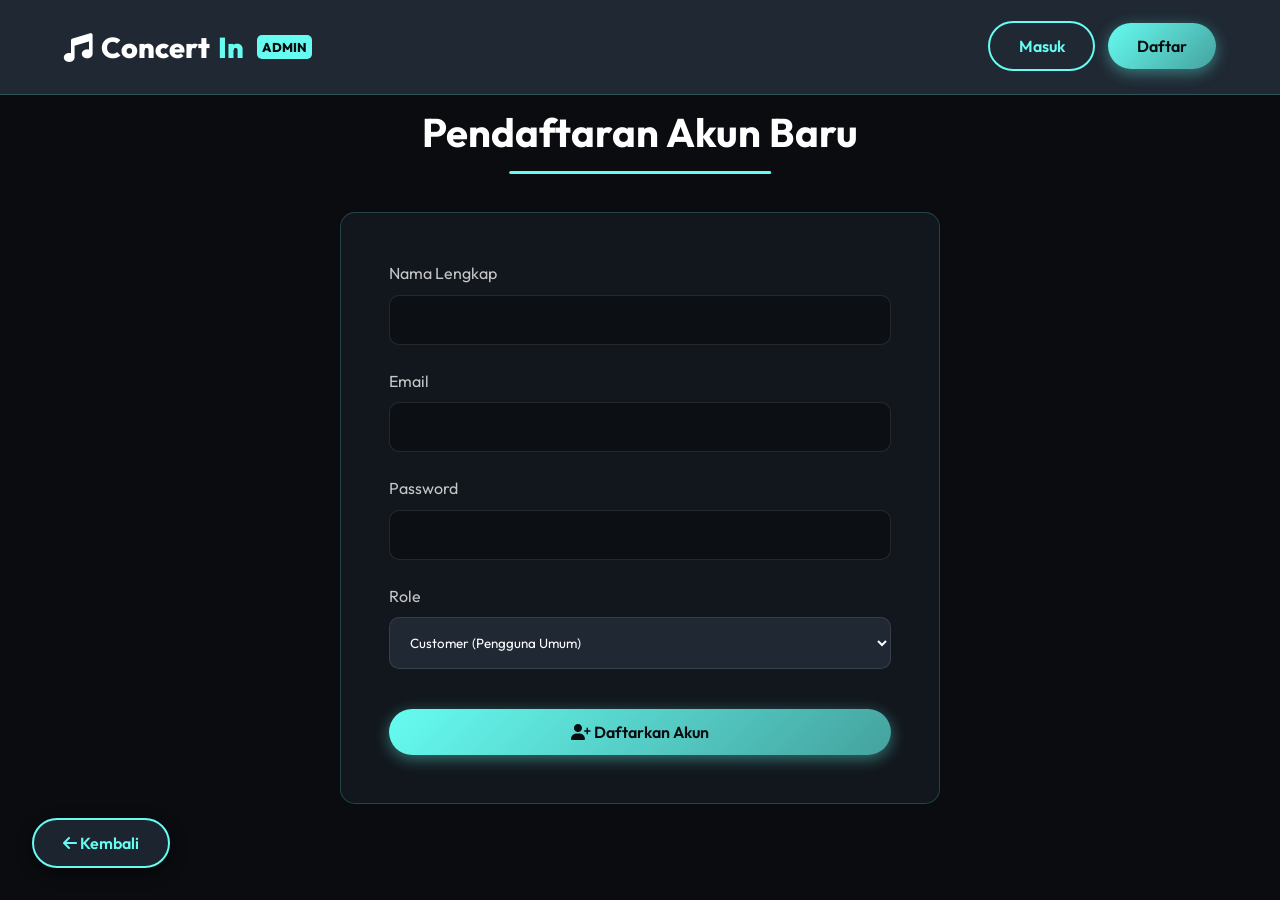
==== frontend/admin.html @ efd1dac3 "Initial commit" ====
<!DOCTYPE html>
<html lang="id">
<head>
    <meta charset="UTF-8">
    <title>Panel Admin | ConcertIn</title>
    <link rel="stylesheet" href="styles.css">
    <link rel="stylesheet" href="https://cdnjs.cloudflare.com/ajax/libs/font-awesome/6.4.0/css/all.min.css">
</head>
<body>
    <nav id="navbar" style="background: var(--bg-secondary);">
        <a href="index.html" class="logo"><i class="fas fa-music"></i> Concert<span>In</span> <span style="font-size: 0.8rem; background: var(--accent); color: var(--bg-main); padding: 2px 5px; border-radius: 5px; margin-left: 5px;">ADMIN</span></a>
        <div class="nav-actions" id="navActions"></div>
    </nav>
    <main style="margin-top: 100px; padding: 0 5%;">
        <h2 class="section-title">Pendaftaran Akun Baru</h2>
        <div style="max-width: 600px; margin: 0 auto; background: var(--glass-bg); padding: 3rem; border-radius: 15px; border: 1px solid var(--glass-border);">
            <form id="adminRegisterForm">
                <div class="form-group">
                    <label>Nama Lengkap</label>
                    <input type="text" id="adminRegName" class="form-control" required>
                </div>
                <div class="form-group">
                    <label>Email</label>
                    <input type="email" id="adminRegEmail" class="form-control" required>
                </div>
                <div class="form-group">
                    <label>Password</label>
                    <input type="password" id="adminRegPassword" class="form-control" required minlength="8">
                </div>
                <div class="form-group">
                    <label>Role</label>
                    <select id="adminRegRole" class="form-control" style="background-color: var(--bg-secondary); cursor: pointer; color: white;" required>
                        <option value="cust">Customer (Pengguna Umum)</option>
                        <option value="admin">Administrator (Panel Akses)</option>
                    </select>
                </div>
                <button type="submit" class="btn btn-primary" style="width: 100%; margin-top: 1rem;"><i class="fas fa-user-plus"></i> Daftarkan Akun</button>
            </form>
        </div>
    </main>
    <script src="script.js"></script>
</body>
</html>
---- frontend/styles.css ----
@import url('https://fonts.googleapis.com/css2?family=Outfit:wght@300;400;600;700;800&display=swap');

:root {
    --bg-main: #0b0c10;
    --bg-secondary: #1f2833;
    --accent: #66fcf1;
    --accent-dark: #45a29e;
    --text-primary: #ffffff;
    --text-secondary: #c5c6c7;
    --glass-bg: rgba(31, 40, 51, 0.4);
    --glass-border: rgba(102, 252, 241, 0.2);
}

* {
    margin: 0;
    padding: 0;
    box-sizing: border-box;
}

body {
    font-family: 'Outfit', sans-serif;
    background-color: var(--bg-main);
    color: var(--text-primary);
    line-height: 1.6;
    overflow-x: hidden;
}

/* Glassmorphism Navbar */
nav {
    position: fixed;
    width: 100%;
    top: 0;
    z-index: 1000;
    padding: 1.5rem 5%;
    display: flex;
    justify-content: space-between;
    align-items: center;
    background: var(--glass-bg);
    backdrop-filter: blur(12px);
    -webkit-backdrop-filter: blur(12px);
    border-bottom: 1px solid var(--glass-border);
    transition: all 0.3s ease;
}

.logo {
    font-size: 1.8rem;
    font-weight: 800;
    color: var(--text-primary);
    text-decoration: none;
    display: flex;
    align-items: center;
    gap: 0.5rem;
}

.logo span {
    color: var(--accent);
}

.nav-links {
    display: flex;
    gap: 2rem;
    list-style: none;
}

.nav-links a {
    color: var(--text-primary);
    text-decoration: none;
    font-weight: 600;
    transition: color 0.3s ease;
    position: relative;
}

.nav-links a::after {
    content: '';
    position: absolute;
    bottom: -5px;
    left: 0;
    width: 0;
    height: 2px;
    background: var(--accent);
    transition: width 0.3s ease;
}

.nav-links a:hover::after, .nav-links a.active::after {
    width: 100%;
}

.nav-links a:hover {
    color: var(--accent);
}

.btn {
    padding: 0.8rem 1.8rem;
    border-radius: 30px;
    border: none;
    font-weight: 600;
    font-size: 1rem;
    cursor: pointer;
    transition: all 0.3s ease;
    text-decoration: none;
    font-family: 'Outfit', sans-serif;
}

.btn-primary {
    background: linear-gradient(135deg, var(--accent), var(--accent-dark));
    color: var(--bg-main);
    box-shadow: 0 4px 15px rgba(102, 252, 241, 0.4);
}

.btn-primary:hover {
    transform: translateY(-3px);
    box-shadow: 0 6px 20px rgba(102, 252, 241, 0.6);
}

.btn-outline {
    background: transparent;
    color: var(--accent);
    border: 2px solid var(--accent);
}

.btn-outline:hover {
    background: rgba(102, 252, 241, 0.1);
    transform: translateY(-3px);
}

/* Hero Section */
.hero {
    height: 100vh;
    display: flex;
    align-items: center;
    justify-content: center;
    position: relative;
    padding: 0 5%;
    overflow: hidden;
}

.hero-bg {
    position: absolute;
    top: 0;
    left: 0;
    width: 100%;
    height: 100%;
    object-fit: cover;
    z-index: -2;
    opacity: 0.7;
}

.hero-overlay {
    position: absolute;
    top: 0;
    left: 0;
    width: 100%;
    height: 100%;
    background: linear-gradient(to bottom, rgba(11, 12, 16, 0.3), var(--bg-main));
    z-index: -1;
}

.hero-content {
    max-width: 800px;
    text-align: center;
    z-index: 1;
    animation: fadeInUp 1s ease-out;
}

.hero h1 {
    font-size: 4.5rem;
    font-weight: 800;
    margin-bottom: 1rem;
    line-height: 1.1;
    background: linear-gradient(to right, #fff, var(--accent));
    -webkit-background-clip: text;
    -webkit-text-fill-color: transparent;
}

.hero p {
    font-size: 1.2rem;
    color: var(--text-secondary);
    margin-bottom: 2.5rem;
}

.hero-btns {
    display: flex;
    gap: 1rem;
    justify-content: center;
}

/* Upcoming Concerts Section */
.concerts {
    padding: 5rem 5%;
}

.section-title {
    font-size: 2.5rem;
    margin-bottom: 3rem;
    text-align: center;
    position: relative;
    display: inline-block;
    left: 50%;
    transform: translateX(-50%);
}

.section-title::after {
    content: '';
    position: absolute;
    bottom: -10px;
    left: 50%;
    transform: translateX(-50%);
    width: 60%;
    height: 3px;
    background: var(--accent);
    border-radius: 2px;
}

.concert-grid {
    display: grid;
    grid-template-columns: repeat(auto-fit, minmax(300px, 1fr));
    gap: 2rem;
}

/* Glassmorphism Card */
.concert-card {
    background: var(--glass-bg);
    border: 1px solid var(--glass-border);
    border-radius: 15px;
    padding: 2rem;
    backdrop-filter: blur(10px);
    transition: all 0.4s ease;
    position: relative;
    overflow: hidden;
    cursor: pointer;
}

.concert-card::before {
    content: '';
    position: absolute;
    top: 0;
    left: -100%;
    width: 100%;
    height: 100%;
    background: linear-gradient(90deg, transparent, rgba(255, 255, 255, 0.05), transparent);
    transition: left 0.5s ease;
}

.concert-card:hover {
    transform: translateY(-10px);
    box-shadow: 0 10px 30px rgba(0, 0, 0, 0.5);
    border-color: var(--accent);
}

.concert-card:hover::before {
    left: 100%;
}

.date-badge {
    position: absolute;
    top: 1.5rem;
    right: 1.5rem;
    background: rgba(102, 252, 241, 0.1);
    color: var(--accent);
    padding: 0.5rem 1rem;
    border-radius: 8px;
    font-weight: 700;
    font-size: 0.9rem;
    border: 1px solid var(--accent-dark);
}

.concert-genre {
    color: var(--accent-dark);
    font-size: 0.9rem;
    font-weight: 600;
    text-transform: uppercase;
    letter-spacing: 1px;
    margin-bottom: 0.5rem;
    display: block;
}

.concert-title {
    font-size: 1.8rem;
    margin-bottom: 1rem;
    color: var(--text-primary);
}

.concert-artists {
    color: var(--text-secondary);
    margin-bottom: 1.5rem;
    font-size: 1rem;
    display: flex;
    align-items: center;
    gap: 0.5rem;
}

.concert-venue {
    font-size: 0.9rem;
    color: #888;
    display: flex;
    align-items: center;
    gap: 0.5rem;
    margin-bottom: 2rem;
}

.card-footer {
    display: flex;
    justify-content: space-between;
    align-items: center;
    border-top: 1px solid rgba(255, 255, 255, 0.1);
    padding-top: 1.5rem;
}

.status {
    display: inline-block;
    padding: 0.3rem 0.8rem;
    border-radius: 20px;
    font-size: 0.8rem;
    font-weight: 600;
}

.status.upcoming {
    background: rgba(102, 252, 241, 0.1);
    color: var(--accent);
}

/* Animations */
@keyframes fadeInUp {
    from {
        opacity: 0;
        transform: translateY(30px);
    }
    to {
        opacity: 1;
        transform: translateY(0);
    }
}

/* Responsive */
@media (max-width: 768px) {
    .hero h1 {
        font-size: 3rem;
    }
    .nav-links {
        display: none; /* In a real app, add a hamburger menu */
    }
    .hero-btns {
        flex-direction: column;
    }
}

/* Auth Pages */
.auth-container {
    min-height: 100vh;
    display: flex;
    align-items: center;
    justify-content: center;
    padding: 2rem;
    position: relative;
    z-index: 1;
}
.auth-card {
    background: var(--glass-bg);
    border: 1px solid var(--glass-border);
    border-radius: 20px;
    padding: 3rem;
    width: 100%;
    max-width: 450px;
    backdrop-filter: blur(15px);
    box-shadow: 0 15px 35px rgba(0,0,0,0.5);
}
.auth-card h2 {
    font-size: 2rem;
    margin-bottom: 2rem;
    text-align: center;
    color: var(--accent);
}
.form-group {
    margin-bottom: 1.5rem;
}
.form-group label {
    display: block;
    margin-bottom: 0.5rem;
    color: var(--text-secondary);
}
.form-control {
    width: 100%;
    padding: 1rem;
    background: rgba(0,0,0,0.3);
    border: 1px solid rgba(255,255,255,0.1);
    border-radius: 10px;
    color: white;
    font-family: inherit;
    transition: all 0.3s;
}
.form-control:focus {
    outline: none;
    border-color: var(--accent);
    box-shadow: 0 0 10px rgba(102,252,241,0.2);
}

/* Detail Page */
.detail-hero {
    margin-top: 80px;
    padding: 4rem 5%;
    display: flex;
    gap: 3rem;
    background: linear-gradient(to bottom, var(--bg-secondary), var(--bg-main));
    border-bottom: 1px solid var(--glass-border);
}
.detail-info {
    flex: 1;
}
.detail-info h1 {
    font-size: 3.5rem;
    color: var(--text-primary);
    margin-bottom: 1rem;
    text-shadow: 0 2px 10px rgba(0,0,0,0.5);
}

/* Tickets / Checkout */
.checkout-grid {
    display: grid;
    grid-template-columns: 2fr 1fr;
    gap: 2rem;
    padding: 2rem 5%;
}
.summary-card, .payment-card {
    background: var(--glass-bg);
    border: 1px solid var(--glass-border);
    border-radius: 15px;
    padding: 2rem;
}

@media (max-width: 768px) {
    .checkout-grid {
        grid-template-columns: 1fr;
    }
    .detail-hero {
        flex-direction: column;
    }
}
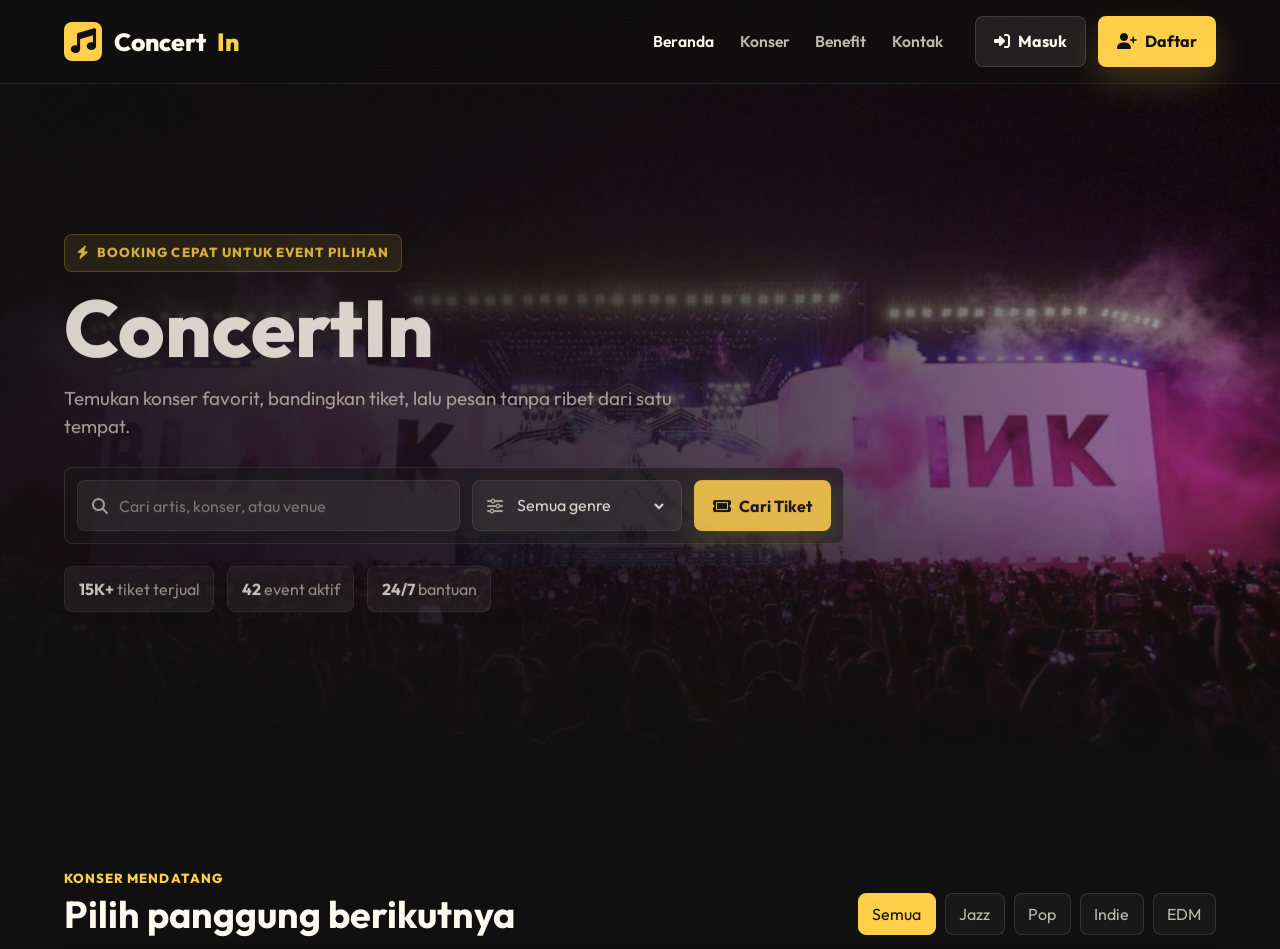
==== commit 3c9abf10: "update davina lagi" ====
--- a/frontend/admin.html
+++ b/frontend/admin.html
@@ -1,43 +1,286 @@
 <!DOCTYPE html>
 <html lang="id">
+
 <head>
     <meta charset="UTF-8">
-    <title>Panel Admin | ConcertIn</title>
+    <meta name="viewport" content="width=device-width, initial-scale=1.0">
+    <meta name="description" content="Admin Dashboard ConcertIn — Kelola konser, tiket, dan data sistem.">
+    <title>ConcertIn | Admin Dashboard</title>
     <link rel="stylesheet" href="styles.css">
+    <link rel="stylesheet" href="admin.css">
     <link rel="stylesheet" href="https://cdnjs.cloudflare.com/ajax/libs/font-awesome/6.4.0/css/all.min.css">
 </head>
-<body>
-    <nav id="navbar" style="background: var(--bg-secondary);">
-        <a href="index.html" class="logo"><i class="fas fa-music"></i> Concert<span>In</span> <span style="font-size: 0.8rem; background: var(--accent); color: var(--bg-main); padding: 2px 5px; border-radius: 5px; margin-left: 5px;">ADMIN</span></a>
-        <div class="nav-actions" id="navActions"></div>
-    </nav>
-    <main style="margin-top: 100px; padding: 0 5%;">
-        <h2 class="section-title">Pendaftaran Akun Baru</h2>
-        <div style="max-width: 600px; margin: 0 auto; background: var(--glass-bg); padding: 3rem; border-radius: 15px; border: 1px solid var(--glass-border);">
-            <form id="adminRegisterForm">
-                <div class="form-group">
-                    <label>Nama Lengkap</label>
-                    <input type="text" id="adminRegName" class="form-control" required>
-                </div>
-                <div class="form-group">
-                    <label>Email</label>
-                    <input type="email" id="adminRegEmail" class="form-control" required>
-                </div>
-                <div class="form-group">
-                    <label>Password</label>
-                    <input type="password" id="adminRegPassword" class="form-control" required minlength="8">
-                </div>
-                <div class="form-group">
-                    <label>Role</label>
-                    <select id="adminRegRole" class="form-control" style="background-color: var(--bg-secondary); cursor: pointer; color: white;" required>
-                        <option value="cust">Customer (Pengguna Umum)</option>
-                        <option value="admin">Administrator (Panel Akses)</option>
-                    </select>
-                </div>
-                <button type="submit" class="btn btn-primary" style="width: 100%; margin-top: 1rem;"><i class="fas fa-user-plus"></i> Daftarkan Akun</button>
+
+<body data-page="admin">
+
+    <!-- ── SIDEBAR ──────────────────────────────────────── -->
+    <aside class="sidebar" id="sidebar">
+        <div class="sidebar-brand">
+            <span class="logo-mark"><i class="fas fa-music"></i></span>
+            <span class="brand-text">Concert<span class="accent">In</span></span>
+        </div>
+
+        <nav class="sidebar-nav">
+            <span class="sidebar-section-label">Menu</span>
+            <button class="sidebar-link active" data-panel="overview" id="navOverview">
+                <i class="fas fa-chart-pie"></i> Ringkasan
+            </button>
+            <button class="sidebar-link" data-panel="add-concert" id="navAddConcert">
+                <i class="fas fa-plus-circle"></i> Tambah Konser
+            </button>
+            <button class="sidebar-link" data-panel="add-ticket" id="navAddTicket">
+                <i class="fas fa-ticket"></i> Tambah Tiket
+            </button>
+            <button class="sidebar-link" data-panel="delete-concert" id="navDeleteConcert">
+                <i class="fas fa-trash-can"></i> Hapus Konser
+            </button>
+        </nav>
+
+        <div class="sidebar-footer">
+            <a href="index.html" class="sidebar-link">
+                <i class="fas fa-arrow-left"></i> Kembali ke Beranda
+            </a>
+            <button class="sidebar-link" id="adminLogoutBtn">
+                <i class="fas fa-right-from-bracket"></i> Keluar
+            </button>
+        </div>
+    </aside>
+
+    <!-- ── MAIN CONTENT ────────────────────────────────── -->
+    <main class="admin-main" id="adminMain">
+
+        <!-- Mobile top bar -->
+        <div class="admin-topbar">
+            <button class="sidebar-toggle" id="sidebarToggle" aria-label="Toggle sidebar">
+                <i class="fas fa-bars"></i>
+            </button>
+            <span class="topbar-title">Admin Dashboard</span>
+            <div class="topbar-user" id="topbarUser"></div>
+        </div>
+
+        <!-- ── OVERVIEW PANEL ──────────────────────────── -->
+        <section class="panel active" id="panelOverview">
+            <div class="panel-header">
+                <div>
+                    <p class="section-kicker">Dashboard</p>
+                    <h1>Ringkasan Sistem</h1>
+                </div>
+            </div>
+
+            <div class="stats-grid" id="statsGrid">
+                <div class="stat-card">
+                    <div class="stat-icon bg-accent"><i class="fas fa-calendar-days"></i></div>
+                    <div class="stat-info">
+                        <span class="stat-label">Total Konser</span>
+                        <span class="stat-value" id="statConcerts">—</span>
+                    </div>
+                </div>
+                <div class="stat-card">
+                    <div class="stat-icon bg-cyan"><i class="fas fa-users"></i></div>
+                    <div class="stat-info">
+                        <span class="stat-label">Total User</span>
+                        <span class="stat-value" id="statUsers">—</span>
+                    </div>
+                </div>
+                <div class="stat-card">
+                    <div class="stat-icon bg-pink"><i class="fas fa-ticket"></i></div>
+                    <div class="stat-info">
+                        <span class="stat-label">Tiket Terjual</span>
+                        <span class="stat-value" id="statTicketsSold">—</span>
+                    </div>
+                </div>
+                <div class="stat-card">
+                    <div class="stat-icon bg-green"><i class="fas fa-money-bill-trend-up"></i></div>
+                    <div class="stat-info">
+                        <span class="stat-label">Total Revenue</span>
+                        <span class="stat-value" id="statRevenue">—</span>
+                    </div>
+                </div>
+            </div>
+
+            <!-- Concert list overview -->
+            <div class="panel-section">
+                <h2><i class="fas fa-list"></i> Daftar Konser Aktif</h2>
+                <div class="table-wrap">
+                    <table class="admin-table" id="overviewConcertTable">
+                        <thead>
+                            <tr>
+                                <th>No</th>
+                                <th>Judul Konser</th>
+                                <th>Artis</th>
+                                <th>Venue</th>
+                                <th>Tanggal</th>
+                                <th>Status</th>
+                            </tr>
+                        </thead>
+                        <tbody id="overviewConcertBody">
+                            <tr>
+                                <td colspan="6" class="table-empty">
+                                    <div class="spinner"></div>
+                                </td>
+                            </tr>
+                        </tbody>
+                    </table>
+                </div>
+            </div>
+        </section>
+
+        <!-- ── ADD CONCERT PANEL ───────────────────────── -->
+        <section class="panel" id="panelAddConcert">
+            <div class="panel-header">
+                <div>
+                    <p class="section-kicker">Manajemen</p>
+                    <h1><i class="fas fa-plus-circle"></i> Tambah Konser Baru</h1>
+                </div>
+            </div>
+
+            <form class="admin-form" id="addConcertForm" autocomplete="off">
+                <div class="form-grid">
+                    <div class="form-group full-width">
+                        <label for="concertTitle"><i class="fas fa-heading"></i> Judul Konser</label>
+                        <input type="text" id="concertTitle" placeholder="Contoh: Java Jazz Festival 2026" required>
+                    </div>
+                    <div class="form-group full-width">
+                        <label for="concertArtists"><i class="fas fa-users"></i> Artis (pisahkan dengan koma)</label>
+                        <input type="text" id="concertArtists" placeholder="Contoh: Tulus, Nadin Amizah, Ardhito"
+                            required>
+                    </div>
+                    <div class="form-group">
+                        <label for="concertVenue"><i class="fas fa-building"></i> Nama Venue</label>
+                        <input type="text" id="concertVenue" placeholder="Contoh: JIExpo Kemayoran" required>
+                    </div>
+                    <div class="form-group">
+                        <label for="concertAddress"><i class="fas fa-location-dot"></i> Alamat Venue</label>
+                        <input type="text" id="concertAddress" placeholder="Contoh: Jakarta Pusat" required>
+                    </div>
+                    <div class="form-group">
+                        <label for="concertDate"><i class="fas fa-calendar-alt"></i> Tanggal & Waktu</label>
+                        <input type="datetime-local" id="concertDate" required>
+                    </div>
+                    <div class="form-group">
+                        <label for="concertGenre"><i class="fas fa-guitar"></i> Genre</label>
+                        <select id="concertGenre" required>
+                            <option value="">Pilih genre...</option>
+                            <option value="Pop">Pop</option>
+                            <option value="Rock">Rock</option>
+                            <option value="Jazz">Jazz</option>
+                            <option value="R&B">R&B</option>
+                            <option value="EDM">EDM</option>
+                            <option value="Indie">Indie</option>
+                            <option value="K-Pop">K-Pop</option>
+                            <option value="Dangdut">Dangdut</option>
+                            <option value="Classical">Classical</option>
+                            <option value="Hip-Hop">Hip-Hop</option>
+                        </select>
+                    </div>
+                </div>
+
+                <div class="form-actions">
+                    <button class="btn btn-primary btn-block" type="submit" id="submitConcertBtn">
+                        <i class="fas fa-paper-plane"></i> Simpan Konser
+                    </button>
+                </div>
             </form>
-        </div>
+        </section>
+
+        <!-- ── ADD TICKET PANEL ────────────────────────── -->
+        <section class="panel" id="panelAddTicket">
+            <div class="panel-header">
+                <div>
+                    <p class="section-kicker">Manajemen</p>
+                    <h1><i class="fas fa-ticket"></i> Tambah Tiket</h1>
+                </div>
+            </div>
+
+            <form class="admin-form" id="addTicketForm" autocomplete="off">
+                <div class="form-grid">
+                    <div class="form-group full-width">
+                        <label for="ticketConcertSelect"><i class="fas fa-calendar-days"></i> Pilih Konser</label>
+                        <select id="ticketConcertSelect" required>
+                            <option value="">Memuat daftar konser...</option>
+                        </select>
+                    </div>
+                    <div class="form-group">
+                        <label for="ticketCategory"><i class="fas fa-layer-group"></i> Kategori</label>
+                        <select id="ticketCategory" required>
+                            <option value="">Pilih kategori...</option>
+                            <option value="VIP">VIP</option>
+                            <option value="REG">Regular (REG)</option>
+                            <option value="VVIP">VVIP</option>
+                        </select>
+                    </div>
+                    <div class="form-group">
+                        <label for="ticketPrice"><i class="fas fa-money-bill"></i> Harga (Rp)</label>
+                        <input type="number" id="ticketPrice" placeholder="Contoh: 850000" min="0" step="1000" required>
+                    </div>
+                    <div class="form-group">
+                        <label for="ticketQuota"><i class="fas fa-cubes"></i> Total Kuota</label>
+                        <input type="number" id="ticketQuota" placeholder="Contoh: 100" min="1" required>
+                    </div>
+                </div>
+
+                <div class="form-actions">
+                    <button class="btn btn-primary btn-block" type="submit" id="submitTicketBtn">
+                        <i class="fas fa-paper-plane"></i> Simpan Tiket
+                    </button>
+                </div>
+            </form>
+        </section>
+
+        <!-- ── DELETE CONCERT PANEL ────────────────────── -->
+        <section class="panel" id="panelDeleteConcert">
+            <div class="panel-header">
+                <div>
+                    <p class="section-kicker">Manajemen</p>
+                    <h1><i class="fas fa-trash-can"></i> Hapus Konser</h1>
+                </div>
+            </div>
+
+            <p class="panel-description">
+                <i class="fas fa-triangle-exclamation"></i>
+                Menghapus konser juga akan menghapus <strong>semua tiket</strong> yang terkait.
+                Aksi ini <strong>tidak dapat dibatalkan</strong>.
+            </p>
+
+            <div class="table-wrap">
+                <table class="admin-table" id="deleteConcertTable">
+                    <thead>
+                        <tr>
+                            <th>No</th>
+                            <th>Judul Konser</th>
+                            <th>Genre</th>
+                            <th>Venue</th>
+                            <th>Tanggal</th>
+                            <th>Aksi</th>
+                        </tr>
+                    </thead>
+                    <tbody id="deleteConcertBody">
+                        <tr>
+                            <td colspan="6" class="table-empty">
+                                <div class="spinner"></div>
+                            </td>
+                        </tr>
+                    </tbody>
+                </table>
+            </div>
+        </section>
     </main>
+
+    <!-- Confirm Delete Modal -->
+    <div class="modal-overlay" id="deleteModal">
+        <div class="modal">
+            <i class="fas fa-triangle-exclamation modal-icon" style="color: var(--danger)"></i>
+            <h2>Hapus Konser?</h2>
+            <p id="deleteModalText">Konser ini beserta semua tiketnya akan dihapus permanen.</p>
+            <div class="modal-actions">
+                <button class="btn btn-danger" id="confirmDeleteBtn"><i class="fas fa-trash"></i> Hapus</button>
+                <button class="btn btn-ghost" id="cancelDeleteBtn"><i class="fas fa-xmark"></i> Batal</button>
+            </div>
+        </div>
+    </div>
+
     <script src="script.js"></script>
+    <script src="admin.js"></script>
 </body>
-</html>
+
+</html>
--- a/frontend/styles.css
+++ b/frontend/styles.css
@@ -1,437 +1,232 @@
-@import url('https://fonts.googleapis.com/css2?family=Outfit:wght@300;400;600;700;800&display=swap');
+@import url('https://fonts.googleapis.com/css2?family=Outfit:wght@300;400;500;600;700;800&display=swap');
 
 :root {
-    --bg-main: #0b0c10;
-    --bg-secondary: #1f2833;
-    --accent: #66fcf1;
-    --accent-dark: #45a29e;
-    --text-primary: #ffffff;
-    --text-secondary: #c5c6c7;
-    --glass-bg: rgba(31, 40, 51, 0.4);
-    --glass-border: rgba(102, 252, 241, 0.2);
+    --bg: #101010;
+    --surface: #181818;
+    --surface-soft: rgba(24, 24, 24, 0.76);
+    --surface-strong: #22201d;
+    --line: rgba(255, 255, 255, 0.13);
+    --border: rgba(255, 255, 255, 0.13);
+    --text: #fff9ef;
+    --text-secondary: #beb8ae;
+    --muted: #beb8ae;
+    --primary: #ffcf4a;
+    --accent: #ffcf4a;
+    --accent-2: #38d5ff;
+    --accent-3: #ff6f84;
+    --success: #6ee7b7;
+    --danger: #ff6f84;
+    --shadow: 0 24px 60px rgba(0, 0, 0, 0.36);
+    --shadow-md: 0 12px 32px rgba(0,0,0,0.28);
+    --radius-md: 8px;
+    --radius-lg: 12px;
 }
 
-* {
-    margin: 0;
-    padding: 0;
-    box-sizing: border-box;
+*{box-sizing:border-box;margin:0;padding:0}
+html{scroll-behavior:smooth}
+body{min-height:100vh;background:var(--bg);color:var(--text);font-family:'Outfit',sans-serif;line-height:1.5;overflow-x:hidden}
+button,input,select,textarea{font:inherit}
+button,a{-webkit-tap-highlight-color:transparent}
+a{color:var(--accent);text-decoration:none}
+a:hover{text-decoration:underline}
+
+.sr-only{position:absolute;width:1px;height:1px;padding:0;margin:-1px;overflow:hidden;clip:rect(0,0,0,0);white-space:nowrap;border:0}
+
+/* ── NAV ─────────────────────────────── */
+.site-nav{position:fixed;inset:0 0 auto;z-index:20;display:flex;align-items:center;justify-content:space-between;gap:1.25rem;padding:1rem 5%;background:rgba(16,16,16,0.58);border-bottom:1px solid rgba(255,255,255,0.08);backdrop-filter:blur(16px);transition:background .24s,box-shadow .24s}
+.site-nav.scrolled{background:rgba(16,16,16,0.92);box-shadow:0 12px 32px rgba(0,0,0,0.28)}
+.logo,.nav-links a,.btn{color:inherit;text-decoration:none}
+.logo{display:inline-flex;align-items:center;gap:.7rem;font-size:1.55rem;font-weight:800}
+.logo>span:not(.logo-mark){color:var(--accent)}
+.logo .logo-mark{display:grid;place-items:center;width:2.4rem;height:2.4rem;color:#111;background:var(--accent);border-radius:8px}
+.btn-back-nav{display:grid;place-items:center;width:2.4rem;height:2.4rem;border-radius:50%;background:rgba(255,255,255,0.08);color:var(--text);text-decoration:none;transition:background .2s,color .2s;flex-shrink:0}
+.btn-back-nav:hover{background:var(--accent);color:#111}
+.nav-menu{display:flex;align-items:center;gap:2rem}
+.nav-links,.nav-actions,.hero-stats,.filter-tabs,.card-meta,.ticket-row{display:flex;align-items:center}
+.nav-links{gap:1.6rem;list-style:none}
+.nav-links a{color:var(--muted);font-size:.98rem;font-weight:600;transition:color .2s}
+.nav-links a:hover,.nav-links a.active{color:var(--text)}
+.nav-actions{gap:.75rem}
+.nav-toggle{display:none;width:2.7rem;height:2.7rem;color:var(--text);background:rgba(255,255,255,0.08);border:1px solid var(--line);border-radius:8px;cursor:pointer}
+
+/* User greeting in nav */
+.nav-user{display:flex;align-items:center;gap:.75rem}
+.nav-user-name{color:var(--accent);font-weight:600;font-size:.95rem}
+
+/* ── BUTTONS ─────────────────────────── */
+.btn{display:inline-flex;align-items:center;justify-content:center;gap:.55rem;min-height:2.8rem;padding:.78rem 1.1rem;border:1px solid transparent;border-radius:8px;font-weight:700;cursor:pointer;transition:transform .2s,border-color .2s,background .2s}
+.btn:hover{transform:translateY(-2px)}
+.btn-primary{color:#111;background:var(--accent);box-shadow:0 14px 34px rgba(255,207,74,0.2)}
+.btn-ghost{color:var(--text);background:rgba(255,255,255,0.08);border-color:var(--line)}
+.btn-soft{color:var(--accent);background:rgba(255,207,74,0.11);border-color:rgba(255,207,74,0.38)}
+.btn-danger{color:#fff;background:var(--danger);border-color:var(--danger)}
+.btn-success{color:#111;background:var(--success);border-color:var(--success)}
+.btn-sm{min-height:2.4rem;padding:.56rem .82rem;font-size:.92rem}
+.btn-block{width:100%;justify-content:center;padding:1rem;font-size:1.1rem}
+.btn:disabled{opacity:.5;cursor:not-allowed;transform:none}
+
+/* ── HERO ────────────────────────────── */
+.hero{position:relative;display:flex;align-items:center;min-height:88svh;padding:7rem 5% 4rem;overflow:hidden;isolation:isolate}
+.hero-bg{position:absolute;inset:0;z-index:-2;width:100%;height:100%;object-fit:cover}
+.hero::after{content:'';position:absolute;inset:0;z-index:-1;background:linear-gradient(90deg,rgba(16,16,16,0.94) 0%,rgba(16,16,16,0.75) 48%,rgba(16,16,16,0.3) 100%),linear-gradient(0deg,var(--bg) 0%,rgba(16,16,16,0.08) 40%)}
+.hero-content{width:min(100%,780px);animation:fadeInUp .72s ease both}
+.eyebrow,.section-kicker,.genre-pill{color:var(--accent);font-size:.82rem;font-weight:800;letter-spacing:.08em;text-transform:uppercase}
+.eyebrow{display:inline-flex;align-items:center;gap:.5rem;margin-bottom:1rem;padding:.52rem .75rem;background:rgba(255,207,74,0.11);border:1px solid rgba(255,207,74,0.28);border-radius:8px}
+.hero h1{margin-bottom:1rem;font-size:5rem;line-height:1;font-weight:800}
+.hero-copy{width:min(100%,640px);color:var(--muted);font-size:1.18rem;margin-bottom:1.65rem}
+
+/* ── SEARCH ──────────────────────────── */
+.search-panel{display:grid;grid-template-columns:minmax(240px,1fr) minmax(170px,.55fr) auto;gap:.75rem;width:min(100%,900px);padding:.75rem;background:var(--surface-soft);border:1px solid var(--line);border-radius:8px;box-shadow:var(--shadow);backdrop-filter:blur(16px)}
+.field{display:flex;align-items:center;gap:.65rem;min-height:3.1rem;padding:0 .9rem;color:var(--muted);background:rgba(255,255,255,0.07);border:1px solid rgba(255,255,255,0.1);border-radius:8px}
+.field input,.field select{width:100%;color:var(--text);background:transparent;border:0;outline:0}
+.field select option{color:#111}
+.field input::placeholder{color:#8f8a82}
+.hero-stats{flex-wrap:wrap;gap:.8rem;margin-top:1.4rem;color:var(--muted)}
+.hero-stats span{padding:.62rem .85rem;background:rgba(255,255,255,0.07);border:1px solid rgba(255,255,255,0.09);border-radius:8px}
+.hero-stats strong{color:var(--text)}
+
+/* ── SECTIONS ────────────────────────── */
+.section{width:min(1180px,90%);margin:0 auto;padding:4.8rem 0}
+.section-header{display:flex;align-items:end;justify-content:space-between;gap:1.5rem;margin-bottom:1.7rem}
+.section h2{margin-top:.35rem;font-size:2.35rem;line-height:1.1}
+.filter-tabs{flex-wrap:wrap;justify-content:flex-end;gap:.55rem}
+.filter-tab{min-height:2.4rem;padding:.5rem .85rem;color:var(--muted);background:var(--surface);border:1px solid var(--line);border-radius:8px;cursor:pointer}
+.filter-tab.active{color:#111;background:var(--accent);border-color:var(--accent)}
+
+/* ── CONCERT GRID ────────────────────── */
+.concert-grid{display:grid;grid-template-columns:repeat(3,minmax(0,1fr));gap:1rem}
+.concert-card,.benefit-grid article{background:var(--surface);border:1px solid var(--line);border-radius:8px;box-shadow:0 18px 44px rgba(0,0,0,0.2)}
+.concert-card{display:grid;min-height:100%;overflow:hidden;transition:transform .2s,border-color .2s}
+.concert-card:hover{transform:translateY(-5px);border-color:rgba(255,207,74,0.55)}
+.card-top{position:relative;min-height:150px;padding:1rem;background:linear-gradient(135deg,rgba(255,207,74,0.95),rgba(255,111,132,0.86)),var(--surface-strong)}
+.card-top.alt-1{background:linear-gradient(135deg,rgba(56,213,255,0.92),rgba(255,207,74,0.84)),var(--surface-strong)}
+.card-top.alt-2{background:linear-gradient(135deg,rgba(255,111,132,0.9),rgba(110,231,183,0.82)),var(--surface-strong)}
+.card-top i{position:absolute;right:1.1rem;bottom:.75rem;color:rgba(17,17,17,0.22);font-size:5.4rem}
+.concert-date{display:inline-grid;place-items:center;width:4.2rem;min-height:4.2rem;color:#111;background:rgba(255,255,255,0.8);border-radius:8px;font-weight:800;text-align:center;line-height:1.05}
+.concert-date small{font-size:.72rem;letter-spacing:.05em;text-transform:uppercase}
+.card-body{display:grid;gap:1rem;padding:1.1rem}
+.genre-pill{color:var(--accent-2)}
+.concert-title{margin-top:.25rem;font-size:1.35rem;line-height:1.2}
+.card-meta{align-items:flex-start;gap:.55rem;color:var(--muted);font-size:.95rem}
+.card-meta i{width:1rem;margin-top:.18rem;color:var(--accent)}
+.ticket-row{justify-content:space-between;gap:.75rem;padding-top:1rem;border-top:1px solid var(--line)}
+.price{display:grid;color:var(--muted);font-size:.84rem}
+.price strong{color:var(--text);font-size:1.18rem}
+.availability{color:var(--success);font-size:.86rem;font-weight:700}
+.empty-state{display:none;margin-top:1rem;padding:1rem;color:var(--muted);background:var(--surface);border:1px solid var(--line);border-radius:8px}
+.empty-state.show{display:block}
+
+/* ── BENEFITS ────────────────────────── */
+.benefits{padding-top:2rem}
+.benefit-grid{display:grid;grid-template-columns:repeat(3,minmax(0,1fr));gap:1rem}
+.benefit-grid article{padding:1.25rem}
+.benefit-grid i{display:grid;place-items:center;width:2.7rem;height:2.7rem;margin-bottom:1rem;color:#111;background:var(--accent-2);border-radius:8px}
+.benefit-grid article:nth-child(2) i{background:var(--accent)}
+.benefit-grid article:nth-child(3) i{background:var(--accent-3)}
+.benefit-grid h3{margin-bottom:.45rem;font-size:1.2rem}
+.benefit-grid p,footer p{color:var(--muted)}
+
+/* ── FOOTER ──────────────────────────── */
+footer{width:min(1180px,90%);margin:0 auto;padding:2rem 0 2.5rem;color:var(--muted);border-top:1px solid var(--line)}
+footer span{color:var(--text);font-weight:800}
+
+/* ── AUTH PAGES ───────────────────────── */
+.auth-container{max-width:400px;margin:100px auto;padding:2rem;background:var(--surface);border-radius:var(--radius-lg);box-shadow:var(--shadow-md);border:1px solid var(--border);animation:fadeInUp .5s ease both}
+.auth-container h2{text-align:center;margin-bottom:1.5rem}
+.auth-container .field{margin-bottom:1rem;width:100%}
+.auth-container input{width:100%;padding-left:2.5rem}
+.auth-container .btn{width:100%;justify-content:center;margin-top:1rem}
+.auth-container p{text-align:center;margin-top:1rem;color:var(--text-secondary)}
+
+/* ── BOOKING PAGE ────────────────────── */
+.booking-container{max-width:600px;margin:100px auto;padding:2rem;background:var(--surface);border-radius:var(--radius-lg);box-shadow:var(--shadow-md);border:1px solid var(--border);animation:fadeInUp .5s ease both}
+.booking-container h2{margin-bottom:.5rem}
+.booking-container .concert-name{color:var(--primary);font-size:1.5rem;margin-bottom:2rem;font-weight:600}
+.field-group{margin-bottom:1.5rem}
+.field-group label{display:block;margin-bottom:.5rem;font-weight:500}
+.field-group select,.field-group input{width:100%;padding:.8rem;border-radius:var(--radius-md);border:1px solid var(--border);background:var(--bg);color:var(--text)}
+.summary{background:var(--bg);padding:1.5rem;border-radius:var(--radius-md);margin-bottom:1.5rem}
+.summary p{display:flex;justify-content:space-between;margin-bottom:.5rem}
+.summary .total{font-weight:700;font-size:1.2rem;color:var(--primary);border-top:1px solid var(--border);padding-top:.5rem;margin-top:.5rem}
+
+/* ── CONTACT PAGE ────────────────────── */
+.contact-page{max-width:700px;margin:100px auto;padding:2rem;animation:fadeInUp .5s ease both}
+.contact-page h1{font-size:2.5rem;margin-bottom:.5rem}
+.contact-page .subtitle{color:var(--muted);font-size:1.1rem;margin-bottom:2.5rem}
+.contact-card{background:var(--surface);border:1px solid var(--border);border-radius:var(--radius-lg);padding:2rem;margin-bottom:1.5rem;transition:border-color .2s}
+.contact-card:hover{border-color:rgba(255,207,74,0.4)}
+.contact-card-header{display:flex;align-items:center;gap:1rem;margin-bottom:1rem}
+.contact-card-header i{font-size:1.5rem;color:var(--accent);width:3rem;height:3rem;display:grid;place-items:center;background:rgba(255,207,74,0.1);border-radius:var(--radius-md)}
+.contact-card h3{font-size:1.2rem}
+.contact-card p{color:var(--muted);line-height:1.7}
+.contact-card a{color:var(--accent);font-weight:600}
+
+/* ── MY ORDERS PAGE ──────────────────── */
+.orders-page{max-width:800px;margin:100px auto;padding:2rem;animation:fadeInUp .5s ease both}
+.orders-page h1{font-size:2.2rem;margin-bottom:1.5rem}
+.order-card{background:var(--surface);border:1px solid var(--border);border-radius:var(--radius-lg);padding:1.5rem;margin-bottom:1rem;transition:border-color .2s}
+.order-card:hover{border-color:rgba(255,207,74,0.3)}
+.order-header{display:flex;justify-content:space-between;align-items:center;margin-bottom:1rem}
+.order-header h3{font-size:1.15rem}
+.order-status{padding:.3rem .8rem;border-radius:20px;font-size:.8rem;font-weight:700;text-transform:uppercase}
+.order-status.pending{background:rgba(255,207,74,0.15);color:var(--accent)}
+.order-status.paid{background:rgba(110,231,183,0.15);color:var(--success)}
+.order-status.cancelled{background:rgba(255,111,132,0.15);color:var(--danger)}
+.order-details{display:grid;grid-template-columns:1fr 1fr;gap:.5rem;color:var(--muted);font-size:.95rem;margin-bottom:1rem}
+.order-details span:nth-child(even){text-align:right;color:var(--text)}
+.order-actions{display:flex;gap:.75rem;padding-top:1rem;border-top:1px solid var(--border)}
+
+/* ── TOAST ────────────────────────────── */
+.toast-container{position:fixed;top:5rem;right:1.5rem;z-index:100;display:flex;flex-direction:column;gap:.5rem}
+.toast{padding:1rem 1.5rem;border-radius:var(--radius-md);font-weight:600;font-size:.95rem;animation:slideIn .3s ease;box-shadow:var(--shadow-md);max-width:380px}
+.toast.success{background:rgba(110,231,183,0.15);border:1px solid var(--success);color:var(--success)}
+.toast.error{background:rgba(255,111,132,0.15);border:1px solid var(--danger);color:var(--danger)}
+.toast.info{background:rgba(56,213,255,0.15);border:1px solid var(--accent-2);color:var(--accent-2)}
+
+/* ── LOGIN GUARD MODAL ───────────────── */
+.modal-overlay{position:fixed;inset:0;z-index:50;display:none;place-items:center;background:rgba(0,0,0,0.7);backdrop-filter:blur(6px)}
+.modal-overlay.active{display:grid}
+.modal{background:var(--surface);border:1px solid var(--border);border-radius:var(--radius-lg);padding:2.5rem;max-width:420px;width:90%;text-align:center;animation:fadeInUp .4s ease both}
+.modal i.modal-icon{font-size:3rem;color:var(--accent);margin-bottom:1rem}
+.modal h2{margin-bottom:.5rem;font-size:1.5rem}
+.modal p{color:var(--muted);margin-bottom:1.5rem}
+.modal-actions{display:flex;gap:.75rem;justify-content:center}
+
+/* ── LOADING SPINNER ─────────────────── */
+.spinner{width:2rem;height:2rem;border:3px solid var(--line);border-top-color:var(--accent);border-radius:50%;animation:spin .6s linear infinite;margin:2rem auto}
+
+/* ── ANIMATIONS ──────────────────────── */
+@keyframes fadeInUp{from{opacity:0;transform:translateY(18px)}to{opacity:1;transform:translateY(0)}}
+@keyframes slideIn{from{opacity:0;transform:translateX(30px)}to{opacity:1;transform:translateX(0)}}
+@keyframes spin{to{transform:rotate(360deg)}}
+
+/* ── RESPONSIVE ──────────────────────── */
+@media(max-width:960px){
+    .nav-toggle{display:grid;place-items:center}
+    .nav-menu{position:absolute;top:calc(100% + .7rem);right:5%;display:none;width:min(22rem,90vw);padding:1rem;background:rgba(24,24,24,0.96);border:1px solid var(--line);border-radius:8px;box-shadow:var(--shadow)}
+    .nav-menu.open,.nav-links,.nav-actions{display:grid}
+    .nav-menu.open{gap:1rem}
+    .nav-links,.nav-actions{width:100%}
+    .nav-actions .btn{width:100%}
+    .hero h1{font-size:4rem}
+    .search-panel,.concert-grid,.benefit-grid{grid-template-columns:1fr}
+    .section-header{align-items:flex-start;flex-direction:column}
+    .filter-tabs{justify-content:flex-start}
+    .order-details{grid-template-columns:1fr}
+    .order-details span:nth-child(even){text-align:left}
 }
-
-body {
-    font-family: 'Outfit', sans-serif;
-    background-color: var(--bg-main);
-    color: var(--text-primary);
-    line-height: 1.6;
-    overflow-x: hidden;
+@media(max-width:640px){
+    .site-nav{padding:.8rem 1rem}
+    .logo{font-size:1.28rem}
+    .logo-mark{width:2.1rem;height:2.1rem}
+    .hero{min-height:auto;padding:6rem 1rem 3rem}
+    .hero h1{font-size:3.15rem}
+    .hero-copy{font-size:1rem}
+    .search-panel{padding:.65rem}
+    .section{width:calc(100% - 2rem);padding:3.25rem 0}
+    .section h2{font-size:1.9rem}
+    .ticket-row,footer{align-items:flex-start;flex-direction:column}
+    .ticket-row .btn{width:100%}
+    .contact-page,.orders-page,.auth-container,.booking-container{margin-top:80px;margin-left:1rem;margin-right:1rem}
+    .modal-actions{flex-direction:column}
 }
-
-/* Glassmorphism Navbar */
-nav {
-    position: fixed;
-    width: 100%;
-    top: 0;
-    z-index: 1000;
-    padding: 1.5rem 5%;
-    display: flex;
-    justify-content: space-between;
-    align-items: center;
-    background: var(--glass-bg);
-    backdrop-filter: blur(12px);
-    -webkit-backdrop-filter: blur(12px);
-    border-bottom: 1px solid var(--glass-border);
-    transition: all 0.3s ease;
-}
-
-.logo {
-    font-size: 1.8rem;
-    font-weight: 800;
-    color: var(--text-primary);
-    text-decoration: none;
-    display: flex;
-    align-items: center;
-    gap: 0.5rem;
-}
-
-.logo span {
-    color: var(--accent);
-}
-
-.nav-links {
-    display: flex;
-    gap: 2rem;
-    list-style: none;
-}
-
-.nav-links a {
-    color: var(--text-primary);
-    text-decoration: none;
-    font-weight: 600;
-    transition: color 0.3s ease;
-    position: relative;
-}
-
-.nav-links a::after {
-    content: '';
-    position: absolute;
-    bottom: -5px;
-    left: 0;
-    width: 0;
-    height: 2px;
-    background: var(--accent);
-    transition: width 0.3s ease;
-}
-
-.nav-links a:hover::after, .nav-links a.active::after {
-    width: 100%;
-}
-
-.nav-links a:hover {
-    color: var(--accent);
-}
-
-.btn {
-    padding: 0.8rem 1.8rem;
-    border-radius: 30px;
-    border: none;
-    font-weight: 600;
-    font-size: 1rem;
-    cursor: pointer;
-    transition: all 0.3s ease;
-    text-decoration: none;
-    font-family: 'Outfit', sans-serif;
-}
-
-.btn-primary {
-    background: linear-gradient(135deg, var(--accent), var(--accent-dark));
-    color: var(--bg-main);
-    box-shadow: 0 4px 15px rgba(102, 252, 241, 0.4);
-}
-
-.btn-primary:hover {
-    transform: translateY(-3px);
-    box-shadow: 0 6px 20px rgba(102, 252, 241, 0.6);
-}
-
-.btn-outline {
-    background: transparent;
-    color: var(--accent);
-    border: 2px solid var(--accent);
-}
-
-.btn-outline:hover {
-    background: rgba(102, 252, 241, 0.1);
-    transform: translateY(-3px);
-}
-
-/* Hero Section */
-.hero {
-    height: 100vh;
-    display: flex;
-    align-items: center;
-    justify-content: center;
-    position: relative;
-    padding: 0 5%;
-    overflow: hidden;
-}
-
-.hero-bg {
-    position: absolute;
-    top: 0;
-    left: 0;
-    width: 100%;
-    height: 100%;
-    object-fit: cover;
-    z-index: -2;
-    opacity: 0.7;
-}
-
-.hero-overlay {
-    position: absolute;
-    top: 0;
-    left: 0;
-    width: 100%;
-    height: 100%;
-    background: linear-gradient(to bottom, rgba(11, 12, 16, 0.3), var(--bg-main));
-    z-index: -1;
-}
-
-.hero-content {
-    max-width: 800px;
-    text-align: center;
-    z-index: 1;
-    animation: fadeInUp 1s ease-out;
-}
-
-.hero h1 {
-    font-size: 4.5rem;
-    font-weight: 800;
-    margin-bottom: 1rem;
-    line-height: 1.1;
-    background: linear-gradient(to right, #fff, var(--accent));
-    -webkit-background-clip: text;
-    -webkit-text-fill-color: transparent;
-}
-
-.hero p {
-    font-size: 1.2rem;
-    color: var(--text-secondary);
-    margin-bottom: 2.5rem;
-}
-
-.hero-btns {
-    display: flex;
-    gap: 1rem;
-    justify-content: center;
-}
-
-/* Upcoming Concerts Section */
-.concerts {
-    padding: 5rem 5%;
-}
-
-.section-title {
-    font-size: 2.5rem;
-    margin-bottom: 3rem;
-    text-align: center;
-    position: relative;
-    display: inline-block;
-    left: 50%;
-    transform: translateX(-50%);
-}
-
-.section-title::after {
-    content: '';
-    position: absolute;
-    bottom: -10px;
-    left: 50%;
-    transform: translateX(-50%);
-    width: 60%;
-    height: 3px;
-    background: var(--accent);
-    border-radius: 2px;
-}
-
-.concert-grid {
-    display: grid;
-    grid-template-columns: repeat(auto-fit, minmax(300px, 1fr));
-    gap: 2rem;
-}
-
-/* Glassmorphism Card */
-.concert-card {
-    background: var(--glass-bg);
-    border: 1px solid var(--glass-border);
-    border-radius: 15px;
-    padding: 2rem;
-    backdrop-filter: blur(10px);
-    transition: all 0.4s ease;
-    position: relative;
-    overflow: hidden;
-    cursor: pointer;
-}
-
-.concert-card::before {
-    content: '';
-    position: absolute;
-    top: 0;
-    left: -100%;
-    width: 100%;
-    height: 100%;
-    background: linear-gradient(90deg, transparent, rgba(255, 255, 255, 0.05), transparent);
-    transition: left 0.5s ease;
-}
-
-.concert-card:hover {
-    transform: translateY(-10px);
-    box-shadow: 0 10px 30px rgba(0, 0, 0, 0.5);
-    border-color: var(--accent);
-}
-
-.concert-card:hover::before {
-    left: 100%;
-}
-
-.date-badge {
-    position: absolute;
-    top: 1.5rem;
-    right: 1.5rem;
-    background: rgba(102, 252, 241, 0.1);
-    color: var(--accent);
-    padding: 0.5rem 1rem;
-    border-radius: 8px;
-    font-weight: 700;
-    font-size: 0.9rem;
-    border: 1px solid var(--accent-dark);
-}
-
-.concert-genre {
-    color: var(--accent-dark);
-    font-size: 0.9rem;
-    font-weight: 600;
-    text-transform: uppercase;
-    letter-spacing: 1px;
-    margin-bottom: 0.5rem;
-    display: block;
-}
-
-.concert-title {
-    font-size: 1.8rem;
-    margin-bottom: 1rem;
-    color: var(--text-primary);
-}
-
-.concert-artists {
-    color: var(--text-secondary);
-    margin-bottom: 1.5rem;
-    font-size: 1rem;
-    display: flex;
-    align-items: center;
-    gap: 0.5rem;
-}
-
-.concert-venue {
-    font-size: 0.9rem;
-    color: #888;
-    display: flex;
-    align-items: center;
-    gap: 0.5rem;
-    margin-bottom: 2rem;
-}
-
-.card-footer {
-    display: flex;
-    justify-content: space-between;
-    align-items: center;
-    border-top: 1px solid rgba(255, 255, 255, 0.1);
-    padding-top: 1.5rem;
-}
-
-.status {
-    display: inline-block;
-    padding: 0.3rem 0.8rem;
-    border-radius: 20px;
-    font-size: 0.8rem;
-    font-weight: 600;
-}
-
-.status.upcoming {
-    background: rgba(102, 252, 241, 0.1);
-    color: var(--accent);
-}
-
-/* Animations */
-@keyframes fadeInUp {
-    from {
-        opacity: 0;
-        transform: translateY(30px);
-    }
-    to {
-        opacity: 1;
-        transform: translateY(0);
-    }
-}
-
-/* Responsive */
-@media (max-width: 768px) {
-    .hero h1 {
-        font-size: 3rem;
-    }
-    .nav-links {
-        display: none; /* In a real app, add a hamburger menu */
-    }
-    .hero-btns {
-        flex-direction: column;
-    }
-}
-
-/* Auth Pages */
-.auth-container {
-    min-height: 100vh;
-    display: flex;
-    align-items: center;
-    justify-content: center;
-    padding: 2rem;
-    position: relative;
-    z-index: 1;
-}
-.auth-card {
-    background: var(--glass-bg);
-    border: 1px solid var(--glass-border);
-    border-radius: 20px;
-    padding: 3rem;
-    width: 100%;
-    max-width: 450px;
-    backdrop-filter: blur(15px);
-    box-shadow: 0 15px 35px rgba(0,0,0,0.5);
-}
-.auth-card h2 {
-    font-size: 2rem;
-    margin-bottom: 2rem;
-    text-align: center;
-    color: var(--accent);
-}
-.form-group {
-    margin-bottom: 1.5rem;
-}
-.form-group label {
-    display: block;
-    margin-bottom: 0.5rem;
-    color: var(--text-secondary);
-}
-.form-control {
-    width: 100%;
-    padding: 1rem;
-    background: rgba(0,0,0,0.3);
-    border: 1px solid rgba(255,255,255,0.1);
-    border-radius: 10px;
-    color: white;
-    font-family: inherit;
-    transition: all 0.3s;
-}
-.form-control:focus {
-    outline: none;
-    border-color: var(--accent);
-    box-shadow: 0 0 10px rgba(102,252,241,0.2);
-}
-
-/* Detail Page */
-.detail-hero {
-    margin-top: 80px;
-    padding: 4rem 5%;
-    display: flex;
-    gap: 3rem;
-    background: linear-gradient(to bottom, var(--bg-secondary), var(--bg-main));
-    border-bottom: 1px solid var(--glass-border);
-}
-.detail-info {
-    flex: 1;
-}
-.detail-info h1 {
-    font-size: 3.5rem;
-    color: var(--text-primary);
-    margin-bottom: 1rem;
-    text-shadow: 0 2px 10px rgba(0,0,0,0.5);
-}
-
-/* Tickets / Checkout */
-.checkout-grid {
-    display: grid;
-    grid-template-columns: 2fr 1fr;
-    gap: 2rem;
-    padding: 2rem 5%;
-}
-.summary-card, .payment-card {
-    background: var(--glass-bg);
-    border: 1px solid var(--glass-border);
-    border-radius: 15px;
-    padding: 2rem;
-}
-
-@media (max-width: 768px) {
-    .checkout-grid {
-        grid-template-columns: 1fr;
-    }
-    .detail-hero {
-        flex-direction: column;
-    }
-}
--- a/frontend/admin.css
+++ b/frontend/admin.css
@@ -0,0 +1,586 @@
+
+
+/* ── LAYOUT ──────────────────────────────────────────────── */
+body[data-page="admin"] {
+    display: flex;
+    min-height: 100vh;
+    background: var(--bg);
+}
+
+/* ── SIDEBAR ─────────────────────────────────────────────── */
+.sidebar {
+    position: fixed;
+    top: 0;
+    left: 0;
+    z-index: 30;
+    display: flex;
+    flex-direction: column;
+    width: 260px;
+    height: 100vh;
+    padding: 1.75rem 1rem 1.25rem;
+    background: rgba(22, 22, 22, 0.85);
+    border-right: 1px solid var(--line);
+    backdrop-filter: blur(22px);
+    -webkit-backdrop-filter: blur(22px);
+    transition: transform 0.32s cubic-bezier(0.4, 0, 0.2, 1);
+}
+
+.sidebar-brand {
+    display: flex;
+    align-items: center;
+    gap: 0.75rem;
+    padding: 0 0.5rem 1.5rem;
+    border-bottom: 1px solid var(--line);
+    margin-bottom: 1.5rem;
+}
+
+.sidebar-brand .logo-mark {
+    display: grid;
+    place-items: center;
+    width: 2.4rem;
+    height: 2.4rem;
+    color: #111;
+    background: var(--accent);
+    border-radius: 8px;
+    font-size: 1rem;
+}
+
+.brand-text {
+    font-size: 1.45rem;
+    font-weight: 800;
+    color: var(--text);
+}
+
+.brand-text .accent {
+    color: var(--accent);
+}
+
+.sidebar-section-label {
+    display: block;
+    padding: 0 0.75rem;
+    margin-bottom: 0.65rem;
+    color: var(--muted);
+    font-size: 0.72rem;
+    font-weight: 700;
+    letter-spacing: 0.1em;
+    text-transform: uppercase;
+}
+
+.sidebar-nav {
+    flex: 1;
+    display: flex;
+    flex-direction: column;
+    gap: 0.25rem;
+}
+
+.sidebar-link {
+    display: flex;
+    align-items: center;
+    gap: 0.75rem;
+    width: 100%;
+    padding: 0.72rem 0.85rem;
+    color: var(--muted);
+    font-size: 0.95rem;
+    font-weight: 600;
+    background: transparent;
+    border: 1px solid transparent;
+    border-radius: 8px;
+    cursor: pointer;
+    text-decoration: none;
+    transition: all 0.2s;
+}
+
+.sidebar-link:hover {
+    color: var(--text);
+    background: rgba(255, 255, 255, 0.06);
+    text-decoration: none;
+}
+
+.sidebar-link.active {
+    color: #111;
+    background: var(--accent);
+    border-color: var(--accent);
+    box-shadow: 0 4px 16px rgba(255, 207, 74, 0.18);
+}
+
+.sidebar-link i {
+    width: 1.25rem;
+    text-align: center;
+    font-size: 1rem;
+}
+
+.sidebar-footer {
+    display: flex;
+    flex-direction: column;
+    gap: 0.25rem;
+    padding-top: 1rem;
+    border-top: 1px solid var(--line);
+    margin-top: auto;
+}
+
+/* ── MAIN CONTENT AREA ───────────────────────────────────── */
+.admin-main {
+    flex: 1;
+    margin-left: 260px;
+    min-height: 100vh;
+    padding: 2rem 2.5rem 3rem;
+    transition: margin-left 0.32s cubic-bezier(0.4, 0, 0.2, 1);
+}
+
+/* ── MOBILE TOP BAR ──────────────────────────────────────── */
+.admin-topbar {
+    display: none;
+    align-items: center;
+    gap: 1rem;
+    margin-bottom: 1.5rem;
+}
+
+.sidebar-toggle {
+    display: grid;
+    place-items: center;
+    width: 2.6rem;
+    height: 2.6rem;
+    color: var(--text);
+    background: rgba(255, 255, 255, 0.07);
+    border: 1px solid var(--line);
+    border-radius: 8px;
+    cursor: pointer;
+    font-size: 1.1rem;
+    transition: background 0.2s;
+}
+
+.sidebar-toggle:hover {
+    background: var(--accent);
+    color: #111;
+}
+
+.topbar-title {
+    font-size: 1.15rem;
+    font-weight: 700;
+    color: var(--text);
+}
+
+.topbar-user {
+    margin-left: auto;
+}
+
+/* ── PANELS ──────────────────────────────────────────────── */
+.panel {
+    display: none;
+    animation: fadeInUp 0.45s ease both;
+}
+
+.panel.active {
+    display: block;
+}
+
+.panel-header {
+    margin-bottom: 2rem;
+}
+
+.panel-header h1 {
+    font-size: 2rem;
+    font-weight: 800;
+    margin-top: 0.3rem;
+    line-height: 1.15;
+}
+
+.panel-header h1 i {
+    margin-right: 0.5rem;
+    color: var(--accent);
+}
+
+.panel-description {
+    display: flex;
+    align-items: center;
+    gap: 0.65rem;
+    padding: 1rem 1.25rem;
+    margin-bottom: 1.5rem;
+    color: var(--danger);
+    background: rgba(255, 111, 132, 0.08);
+    border: 1px solid rgba(255, 111, 132, 0.25);
+    border-radius: 8px;
+    font-size: 0.95rem;
+    font-weight: 500;
+    line-height: 1.5;
+}
+
+.panel-description i {
+    font-size: 1.2rem;
+    flex-shrink: 0;
+}
+
+.panel-section {
+    margin-top: 2.5rem;
+}
+
+.panel-section h2 {
+    font-size: 1.3rem;
+    font-weight: 700;
+    margin-bottom: 1rem;
+    color: var(--text);
+}
+
+.panel-section h2 i {
+    margin-right: 0.5rem;
+    color: var(--accent);
+}
+
+/* ── STATS GRID ──────────────────────────────────────────── */
+.stats-grid {
+    display: grid;
+    grid-template-columns: repeat(4, 1fr);
+    gap: 1rem;
+}
+
+.stat-card {
+    display: flex;
+    align-items: center;
+    gap: 1rem;
+    padding: 1.25rem;
+    background: var(--surface);
+    border: 1px solid var(--line);
+    border-radius: var(--radius-lg);
+    box-shadow: 0 8px 24px rgba(0, 0, 0, 0.12);
+    transition: transform 0.2s, border-color 0.2s;
+}
+
+.stat-card:hover {
+    transform: translateY(-3px);
+    border-color: rgba(255, 207, 74, 0.35);
+}
+
+.stat-icon {
+    display: grid;
+    place-items: center;
+    width: 3rem;
+    height: 3rem;
+    border-radius: 10px;
+    font-size: 1.25rem;
+    flex-shrink: 0;
+}
+
+.stat-icon.bg-accent {
+    color: #111;
+    background: var(--accent);
+}
+
+.stat-icon.bg-cyan {
+    color: #111;
+    background: var(--accent-2);
+}
+
+.stat-icon.bg-pink {
+    color: #fff;
+    background: var(--accent-3);
+}
+
+.stat-icon.bg-green {
+    color: #111;
+    background: var(--success);
+}
+
+.stat-info {
+    display: flex;
+    flex-direction: column;
+    gap: 0.15rem;
+}
+
+.stat-label {
+    font-size: 0.82rem;
+    color: var(--muted);
+    font-weight: 600;
+}
+
+.stat-value {
+    font-size: 1.55rem;
+    font-weight: 800;
+    color: var(--text);
+    line-height: 1;
+}
+
+/* ── ADMIN TABLE ─────────────────────────────────────────── */
+.table-wrap {
+    overflow-x: auto;
+    border-radius: var(--radius-lg);
+    border: 1px solid var(--line);
+    background: var(--surface);
+}
+
+.admin-table {
+    width: 100%;
+    border-collapse: collapse;
+}
+
+.admin-table thead {
+    background: rgba(255, 255, 255, 0.04);
+}
+
+.admin-table th {
+    padding: 0.85rem 1rem;
+    text-align: left;
+    font-size: 0.82rem;
+    font-weight: 700;
+    color: var(--muted);
+    letter-spacing: 0.04em;
+    text-transform: uppercase;
+    border-bottom: 1px solid var(--line);
+    white-space: nowrap;
+}
+
+.admin-table td {
+    padding: 0.9rem 1rem;
+    font-size: 0.95rem;
+    color: var(--text);
+    border-bottom: 1px solid rgba(255, 255, 255, 0.05);
+    vertical-align: middle;
+}
+
+.admin-table tbody tr {
+    transition: background 0.15s;
+}
+
+.admin-table tbody tr:hover {
+    background: rgba(255, 255, 255, 0.03);
+}
+
+.admin-table tbody tr:last-child td {
+    border-bottom: none;
+}
+
+.table-empty {
+    text-align: center;
+    padding: 2rem 1rem !important;
+    color: var(--muted);
+}
+
+.table-status {
+    display: inline-flex;
+    align-items: center;
+    gap: 0.35rem;
+    padding: 0.3rem 0.7rem;
+    border-radius: 20px;
+    font-size: 0.78rem;
+    font-weight: 700;
+    text-transform: uppercase;
+}
+
+.table-status.upcoming {
+    color: var(--accent);
+    background: rgba(255, 207, 74, 0.12);
+}
+
+.table-status.ongoing {
+    color: var(--accent-2);
+    background: rgba(56, 213, 255, 0.12);
+}
+
+.table-status.completed {
+    color: var(--success);
+    background: rgba(110, 231, 183, 0.12);
+}
+
+.table-status.cancelled {
+    color: var(--danger);
+    background: rgba(255, 111, 132, 0.12);
+}
+
+/* ── ADMIN FORM ──────────────────────────────────────────── */
+.admin-form {
+    padding: 2rem;
+    background: var(--surface);
+    border: 1px solid var(--line);
+    border-radius: var(--radius-lg);
+}
+
+.form-grid {
+    display: grid;
+    grid-template-columns: 1fr 1fr;
+    gap: 1.25rem;
+}
+
+.form-group {
+    display: flex;
+    flex-direction: column;
+    gap: 0.5rem;
+}
+
+.form-group.full-width {
+    grid-column: 1 / -1;
+}
+
+.form-group label {
+    font-size: 0.9rem;
+    font-weight: 600;
+    color: var(--text);
+}
+
+.form-group label i {
+    margin-right: 0.4rem;
+    color: var(--accent);
+    width: 1rem;
+    text-align: center;
+}
+
+.form-group input,
+.form-group select {
+    width: 100%;
+    padding: 0.82rem 1rem;
+    color: var(--text);
+    background: rgba(255, 255, 255, 0.05);
+    border: 1px solid var(--line);
+    border-radius: 8px;
+    font-size: 0.95rem;
+    transition: border-color 0.2s, background 0.2s;
+}
+
+.form-group input:focus,
+.form-group select:focus {
+    outline: none;
+    border-color: var(--accent);
+    background: rgba(255, 207, 74, 0.04);
+}
+
+.form-group input::placeholder {
+    color: #6b6560;
+}
+
+.form-group select option {
+    color: #111;
+    background: #fff;
+}
+
+.form-actions {
+    margin-top: 1.75rem;
+    max-width: 320px;
+}
+
+/* ── DELETE BUTTON IN TABLE ──────────────────────────────── */
+.btn-delete-row {
+    display: inline-flex;
+    align-items: center;
+    gap: 0.4rem;
+    padding: 0.5rem 0.95rem;
+    color: #fff;
+    background: rgba(255, 111, 132, 0.15);
+    border: 1px solid rgba(255, 111, 132, 0.35);
+    border-radius: 8px;
+    font-size: 0.85rem;
+    font-weight: 700;
+    cursor: pointer;
+    transition: all 0.2s;
+}
+
+.btn-delete-row:hover {
+    background: var(--danger);
+    border-color: var(--danger);
+    color: #fff;
+    transform: translateY(-1px);
+    box-shadow: 0 6px 18px rgba(255, 111, 132, 0.25);
+}
+
+/* ── LOADING STATE FOR BUTTONS ───────────────────────────── */
+.btn.loading {
+    pointer-events: none;
+    opacity: 0.7;
+}
+
+.btn.loading i {
+    animation: spin 0.6s linear infinite;
+}
+
+/* ── SIDEBAR OVERLAY (mobile) ────────────────────────────── */
+.sidebar-overlay {
+    display: none;
+    position: fixed;
+    inset: 0;
+    z-index: 25;
+    background: rgba(0, 0, 0, 0.55);
+    backdrop-filter: blur(4px);
+}
+
+.sidebar-overlay.active {
+    display: block;
+}
+
+/* ── SUCCESS ANIMATION ───────────────────────────────────── */
+@keyframes successPop {
+    0% {
+        transform: scale(0.85);
+        opacity: 0;
+    }
+
+    50% {
+        transform: scale(1.05);
+    }
+
+    100% {
+        transform: scale(1);
+        opacity: 1;
+    }
+}
+
+.success-badge {
+    display: inline-flex;
+    align-items: center;
+    gap: 0.5rem;
+    padding: 0.6rem 1.2rem;
+    color: var(--success);
+    background: rgba(110, 231, 183, 0.1);
+    border: 1px solid rgba(110, 231, 183, 0.3);
+    border-radius: 8px;
+    font-weight: 700;
+    animation: successPop 0.4s ease both;
+}
+
+/* ── RESPONSIVE ──────────────────────────────────────────── */
+@media (max-width: 1100px) {
+    .stats-grid {
+        grid-template-columns: repeat(2, 1fr);
+    }
+}
+
+@media (max-width: 860px) {
+    .sidebar {
+        transform: translateX(-100%);
+    }
+
+    .sidebar.open {
+        transform: translateX(0);
+    }
+
+    .admin-main {
+        margin-left: 0;
+        padding: 1.25rem;
+    }
+
+    .admin-topbar {
+        display: flex;
+    }
+
+    .form-grid {
+        grid-template-columns: 1fr;
+    }
+
+    .form-group.full-width {
+        grid-column: auto;
+    }
+
+    .panel-header h1 {
+        font-size: 1.55rem;
+    }
+}
+
+@media (max-width: 600px) {
+    .stats-grid {
+        grid-template-columns: 1fr;
+    }
+
+    .admin-form {
+        padding: 1.25rem;
+    }
+
+    .stat-value {
+        font-size: 1.25rem;
+    }
+}
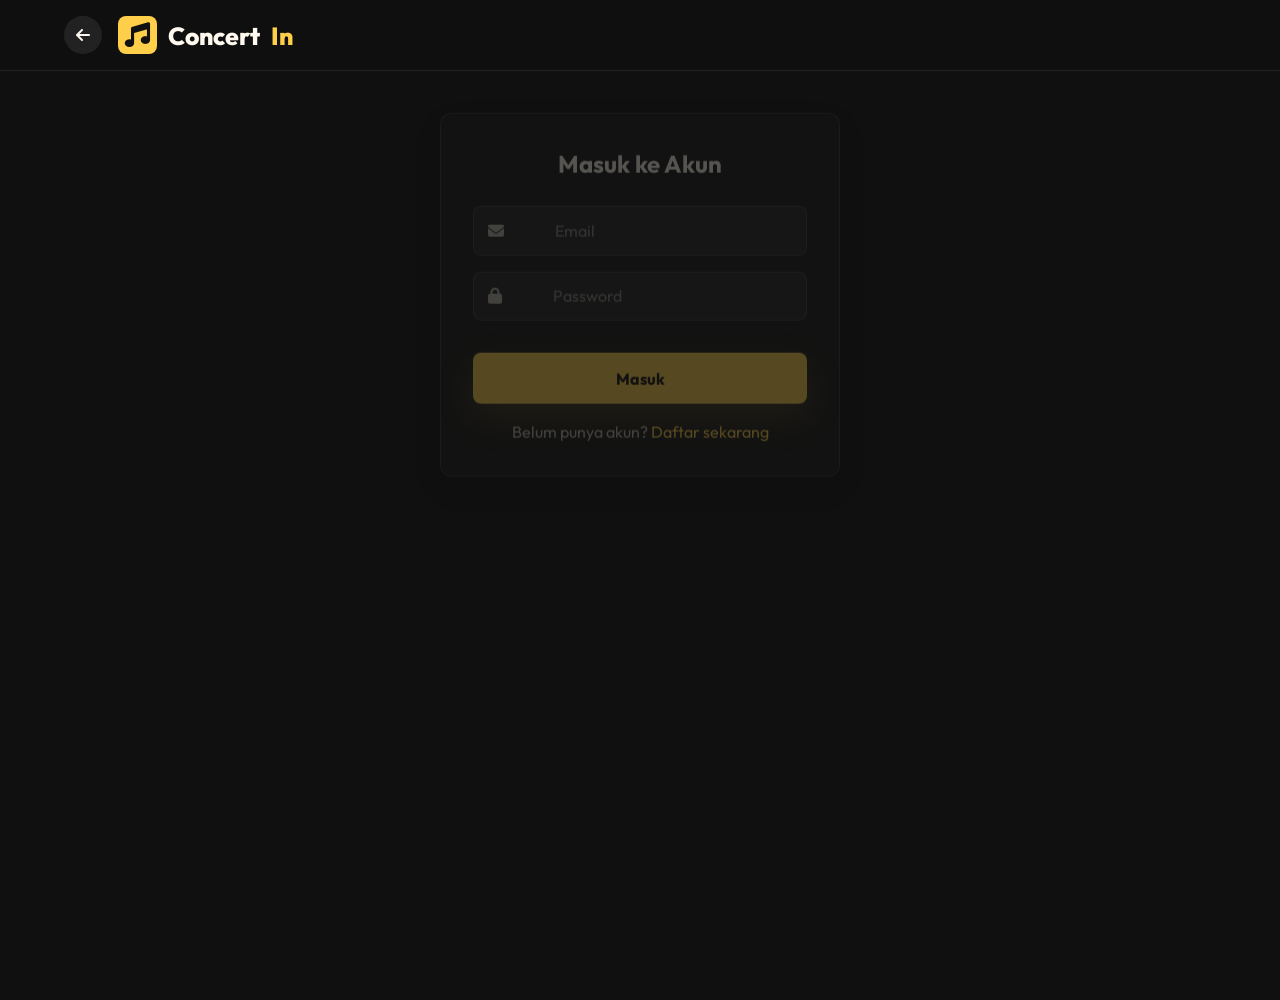
==== commit dddee762: "3 lagi" ====
--- a/frontend/admin.html
+++ b/frontend/admin.html
@@ -279,8 +279,8 @@
         </div>
     </div>
 
-    <script src="script.js"></script>
-    <script src="admin.js"></script>
+    <script src="script.js?v=20260630-1"></script>
+    <script src="admin.js?v=20260630-1"></script>
 </body>
 
 </html>
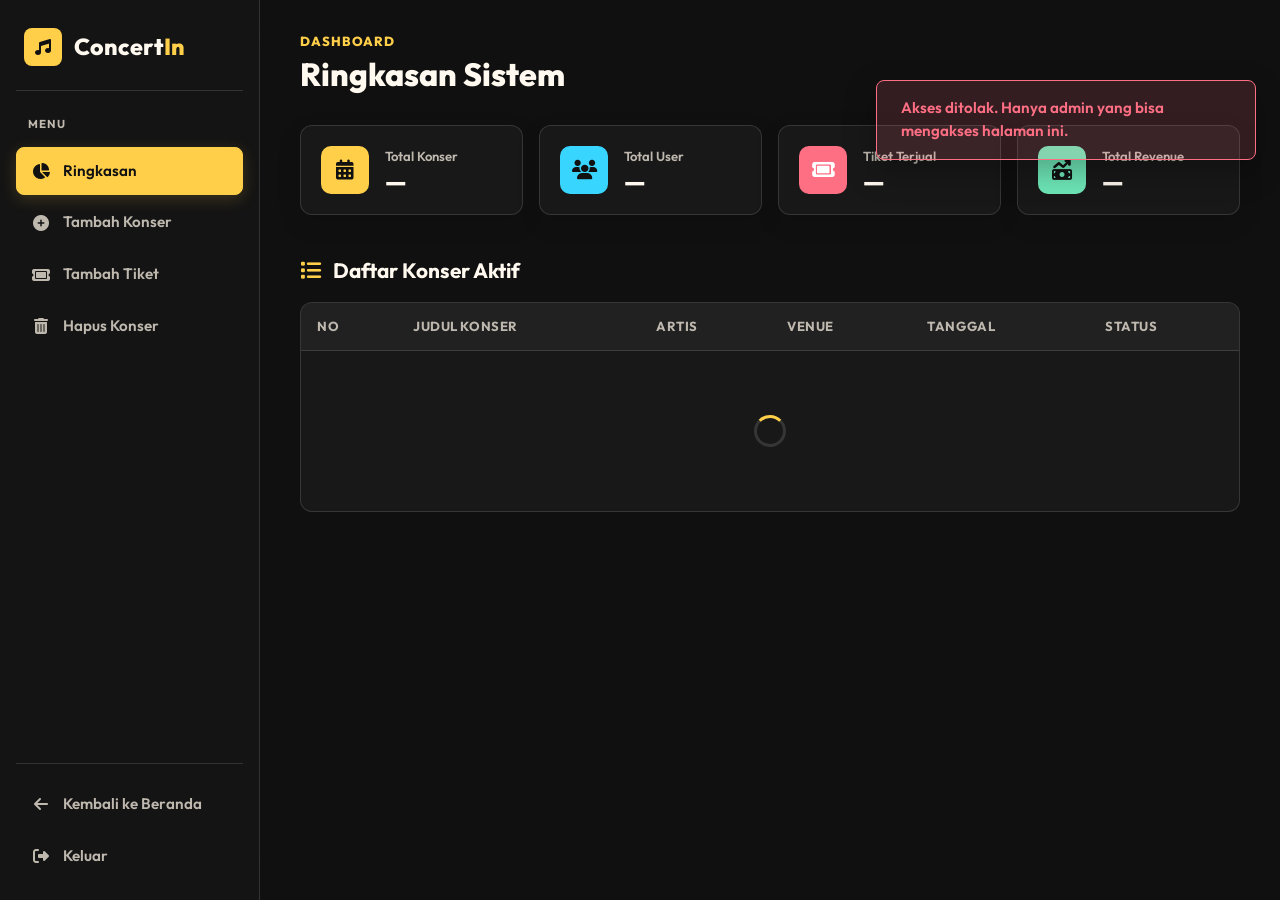
==== commit 77c07901: "44" ====
--- a/frontend/admin.html
+++ b/frontend/admin.html
@@ -173,6 +173,25 @@
                             <option value="Hip-Hop">Hip-Hop</option>
                         </select>
                     </div>
+
+                    <!-- Image Upload -->
+                    <div class="form-group full-width">
+                        <label for="concertImageInput"><i class="fas fa-image"></i> Poster Konser <span class="label-optional">(opsional)</span></label>
+                        <div class="image-upload-area" id="imageUploadArea">
+                            <input type="file" id="concertImageInput" accept="image/*" class="image-file-input">
+                            <div class="image-upload-placeholder" id="imageUploadPlaceholder">
+                                <i class="fas fa-cloud-upload-alt"></i>
+                                <p>Klik atau <strong>drag & drop</strong> gambar ke sini</p>
+                                <span>PNG, JPG, WEBP — Maks. 5 MB</span>
+                            </div>
+                            <div class="image-preview-wrap" id="imagePreviewWrap" style="display:none;">
+                                <img id="concertImagePreview" src="" alt="Preview poster konser">
+                                <button type="button" class="image-remove-btn" id="imageRemoveBtn" title="Hapus gambar">
+                                    <i class="fas fa-xmark"></i>
+                                </button>
+                            </div>
+                        </div>
+                    </div>
                 </div>
 
                 <div class="form-actions">
--- a/frontend/admin.css
+++ b/frontend/admin.css
@@ -455,6 +455,107 @@
     max-width: 320px;
 }
 
+/* ── LABEL OPTIONAL ─────────────────────────────────────── */
+.label-optional {
+    font-size: 0.78rem;
+    font-weight: 500;
+    color: var(--muted);
+    margin-left: 0.3rem;
+}
+
+/* ── IMAGE UPLOAD AREA ───────────────────────────────────── */
+.image-upload-area {
+    position: relative;
+    border: 2px dashed var(--line);
+    border-radius: 10px;
+    background: rgba(255, 255, 255, 0.03);
+    transition: border-color 0.2s, background 0.2s;
+    overflow: hidden;
+    min-height: 160px;
+    cursor: pointer;
+}
+
+.image-upload-area:hover,
+.image-upload-area.drag-over {
+    border-color: var(--accent);
+    background: rgba(255, 207, 74, 0.04);
+}
+
+.image-file-input {
+    position: absolute;
+    inset: 0;
+    width: 100%;
+    height: 100%;
+    opacity: 0;
+    cursor: pointer;
+    z-index: 2;
+}
+
+.image-upload-placeholder {
+    display: flex;
+    flex-direction: column;
+    align-items: center;
+    justify-content: center;
+    gap: 0.5rem;
+    padding: 2.5rem 1rem;
+    text-align: center;
+    pointer-events: none;
+}
+
+.image-upload-placeholder i {
+    font-size: 2.5rem;
+    color: var(--muted);
+    margin-bottom: 0.25rem;
+}
+
+.image-upload-placeholder p {
+    font-size: 0.95rem;
+    color: var(--text);
+    margin: 0;
+}
+
+.image-upload-placeholder span {
+    font-size: 0.8rem;
+    color: var(--muted);
+}
+
+.image-preview-wrap {
+    position: relative;
+    width: 100%;
+}
+
+.image-preview-wrap img {
+    display: block;
+    width: 100%;
+    max-height: 260px;
+    object-fit: cover;
+    border-radius: 8px;
+}
+
+.image-remove-btn {
+    position: absolute;
+    top: 0.6rem;
+    right: 0.6rem;
+    z-index: 5;
+    display: grid;
+    place-items: center;
+    width: 2rem;
+    height: 2rem;
+    color: #fff;
+    background: rgba(0, 0, 0, 0.65);
+    border: 1px solid rgba(255,255,255,0.2);
+    border-radius: 50%;
+    cursor: pointer;
+    font-size: 0.9rem;
+    transition: background 0.2s, transform 0.15s;
+    backdrop-filter: blur(4px);
+}
+
+.image-remove-btn:hover {
+    background: var(--danger);
+    transform: scale(1.1);
+}
+
 /* ── DELETE BUTTON IN TABLE ──────────────────────────────── */
 .btn-delete-row {
     display: inline-flex;
